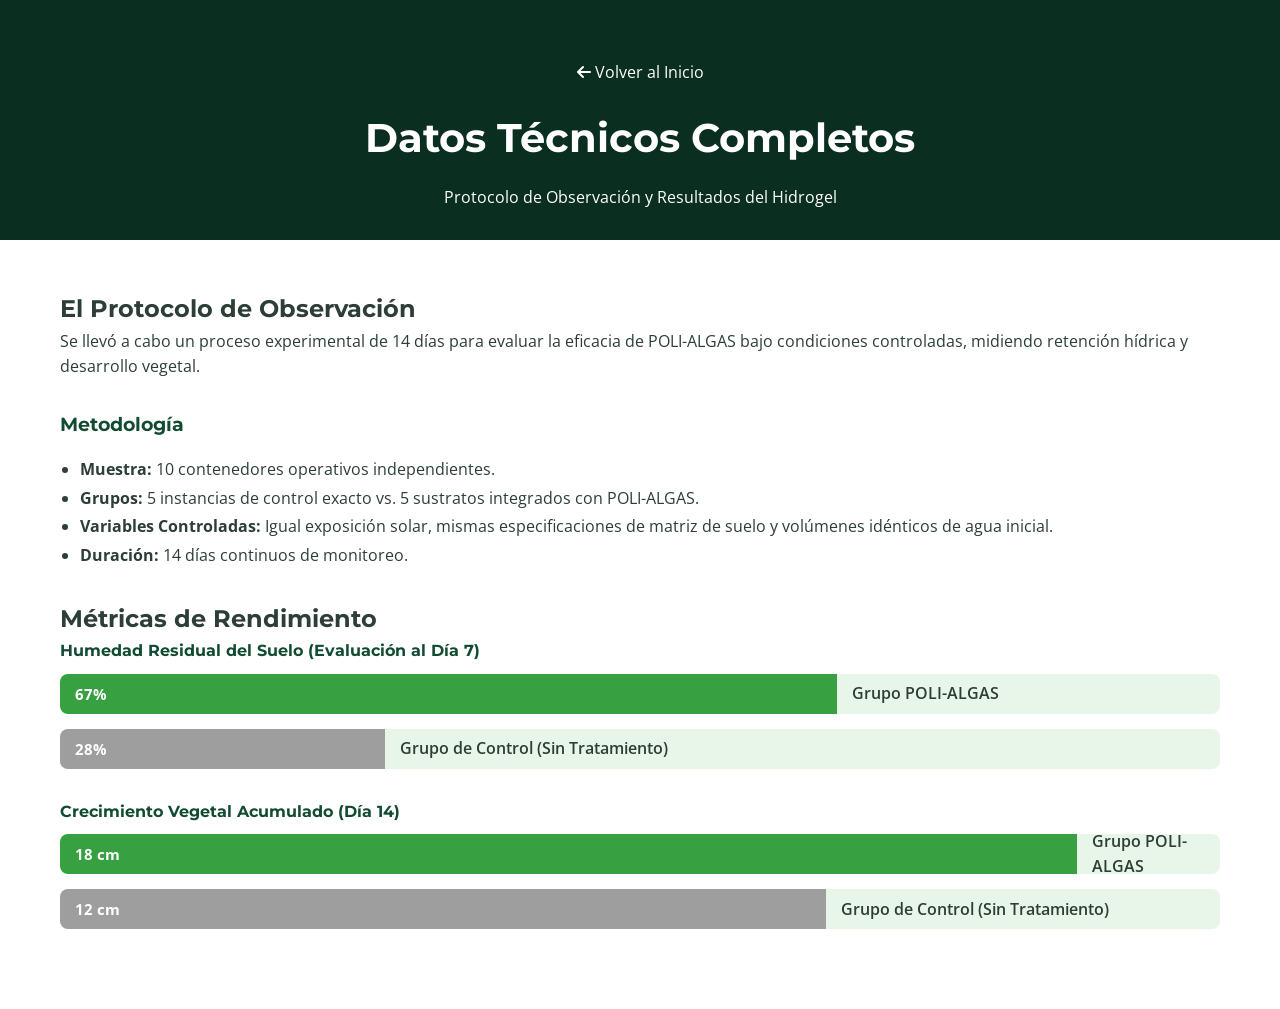
==== ciencia.html @ babb4001 "feat: add dedicated pages for contact, business metrics, and science, and replace modals with direct" ====
<!DOCTYPE html>
<html lang="es">
<head>
    <meta charset="UTF-8">
    <meta name="viewport" content="width=device-width, initial-scale=1.0">
    <title>Ciencia e Impacto | POLI-ALGAS</title>
    <link rel="stylesheet" href="styles.css">
    <link rel="preconnect" href="https://fonts.googleapis.com">
    <link rel="preconnect" href="https://fonts.gstatic.com" crossorigin>
    <link href="https://fonts.googleapis.com/css2?family=Montserrat:wght@400;600;700;800&family=Open+Sans:wght@400;600&display=swap" rel="stylesheet">
    <link rel="stylesheet" href="https://cdnjs.cloudflare.com/ajax/libs/font-awesome/6.4.0/css/all.min.css">
</head>
<body>

    <header class="page-header">
        <div class="container">
            <a href="index.html" style="color: white; text-decoration: none; display: inline-block; margin-bottom: 20px;">
                <i class="fa-solid fa-arrow-left"></i> Volver al Inicio
            </a>
            <h1 class="page-title">Datos Técnicos Completos</h1>
            <p>Protocolo de Observación y Resultados del Hidrogel</p>
        </div>
    </header>

    <section class="content-section">
        <div class="container">
            <h2>El Protocolo de Observación</h2>
            <p>Se llevó a cabo un proceso experimental de 14 días para evaluar la eficacia de POLI-ALGAS bajo condiciones controladas, midiendo retención hídrica y desarrollo vegetal.</p>
            
            <h3 style="margin-top: 30px; margin-bottom: 15px; color: var(--primary-green);">Metodología</h3>
            <ul style="margin-bottom: 30px; padding-left: 20px; line-height: 1.8;">
                <li><strong>Muestra:</strong> 10 contenedores operativos independientes.</li>
                <li><strong>Grupos:</strong> 5 instancias de control exacto vs. 5 sustratos integrados con POLI-ALGAS.</li>
                <li><strong>Variables Controladas:</strong> Igual exposición solar, mismas especificaciones de matriz de suelo y volúmenes idénticos de agua inicial.</li>
                <li><strong>Duración:</strong> 14 días continuos de monitoreo.</li>
            </ul>

            <h2>Métricas de Rendimiento</h2>

            <div class="data-metric">
                <h4>Humedad Residual del Suelo (Evaluación al Día 7)</h4>
                <div class="data-bar-wrapper">
                    <div class="data-bar" style="width: 67%;">67%</div>
                    <div class="data-label">Grupo POLI-ALGAS</div>
                </div>
                <div class="data-bar-wrapper">
                    <div class="data-bar control" style="width: 28%;">28%</div>
                    <div class="data-label">Grupo de Control (Sin Tratamiento)</div>
                </div>
            </div>

            <div class="data-metric">
                <h4>Crecimiento Vegetal Acumulado (Día 14)</h4>
                <div class="data-bar-wrapper">
                    <div class="data-bar" style="width: 100%;">18 cm</div>
                    <div class="data-label">Grupo POLI-ALGAS</div>
                </div>
                <div class="data-bar-wrapper">
                    <div class="data-bar control" style="width: 66%;">12 cm</div>
                    <div class="data-label">Grupo de Control (Sin Tratamiento)</div>
                </div>
            </div>

        </div>
    </section>

</body>
</html>
---- styles.css ----
:root {
    --primary-dark: #0A2E1F;
    /* Very dark green from image background */
    --primary-green: #114B31;
    /* Main green */
    --accent-green: #37A142;
    /* Vibrant leaf green */
    --light-bg: #F9FCFA;
    /* Off white/greenish for background */
    --text-dark: #2C3E35;
    --text-light: #66756D;
    --white: #FFFFFF;
    --shadow: 0 8px 30px rgba(0, 0, 0, 0.08);
    --border-radius: 12px;
    --transition: all 0.3s ease;
}

* {
    margin: 0;
    padding: 0;
    box-sizing: border-box;
}

body {
    font-family: 'Open Sans', sans-serif;
    color: var(--text-dark);
    background-color: var(--light-bg);
    line-height: 1.6;
    overflow-x: hidden;
}

h1,
h2,
h3,
h4,
.badge,
.btn,
.mission strong {
    font-family: 'Montserrat', sans-serif;
}

.container {
    max-width: 1200px;
    margin: 0 auto;
    padding: 0 20px;
}

/* Typography & Utilities */
.text-white {
    color: var(--white);
}

.dark-bg {
    background-color: var(--primary-dark);
    color: var(--white);
}

/* Buttons */
.btn {
    padding: 12px 28px;
    border-radius: 30px;
    font-weight: 700;
    font-size: 1rem;
    cursor: pointer;
    border: none;
    transition: var(--transition);
    text-transform: uppercase;
    letter-spacing: 0.5px;
}

.btn-primary {
    background-color: var(--accent-green);
    color: var(--white);
    box-shadow: 0 4px 15px rgba(55, 161, 66, 0.4);
}

.btn-primary:hover {
    background-color: #2e8a37;
    transform: translateY(-2px);
    box-shadow: 0 6px 20px rgba(55, 161, 66, 0.6);
}

.btn-secondary {
    background-color: transparent;
    color: var(--primary-green);
    border: 2px solid var(--primary-green);
}

.btn-secondary:hover {
    background-color: var(--primary-green);
    color: var(--white);
}

/* Floating Button */
.floating-btn {
    position: fixed;
    bottom: 30px;
    right: 30px;
    background-color: #25D366;
    /* WhatsApp color */
    color: white;
    border: none;
    border-radius: 8px;
    /* Diseño más plano */
    padding: 15px 25px;
    font-size: 1.1rem;
    font-weight: bold;
    cursor: pointer;
    z-index: 1000;
    display: flex;
    align-items: center;
    gap: 10px;
    transition: var(--transition);
}

.floating-btn:hover {
    background-color: #1ebe57;
}


/* Hero Section */
.hero-section {
    padding: 60px 0;
    background: linear-gradient(135deg, rgba(255, 255, 255, 1) 0%, rgba(240, 248, 241, 1) 100%);
    position: relative;
    overflow: hidden;
}

.hero-container {
    display: flex;
    align-items: center;
    justify-content: space-between;
    gap: 40px;
}

.hero-content {
    flex: 1;
    max-width: 650px;
    z-index: 2;
}

.hero-logo {
    max-width: 200px;
    margin-bottom: 20px;
    border-radius: 10px;
}

.main-title {
    font-size: 4rem;
    font-weight: 800;
    color: var(--primary-dark);
    line-height: 1;
    margin-bottom: 10px;
    letter-spacing: -1px;
}

.subtitle {
    font-size: 1.5rem;
    font-weight: 600;
    color: var(--text-dark);
    margin-bottom: 20px;
}

.badge {
    display: inline-block;
    background-color: var(--accent-green);
    color: white;
    padding: 8px 20px;
    border-radius: 20px;
    font-size: 0.9rem;
    font-weight: 700;
    margin-bottom: 30px;
}

.mission {
    font-size: 1.1rem;
    color: var(--text-light);
    margin-bottom: 40px;
}

.hero-actions {
    display: flex;
    gap: 15px;
}

.hero-image-wrapper {
    flex: 1;
    display: flex;
    justify-content: center;
    position: relative;
    z-index: 1;
}

.hero-product-img {
    max-width: 100%;
    height: auto;
    filter: drop-shadow(0 20px 30px rgba(0, 0, 0, 0.15));
    animation: float 6s ease-in-out infinite;
}

@keyframes float {
    0% {
        transform: translateY(0px);
    }

    50% {
        transform: translateY(-15px);
    }

    100% {
        transform: translateY(0px);
    }
}

/* Benefits Section */
.benefits-section {
    padding: 50px 0;
    background-color: var(--white);
}

.benefits-grid {
    display: grid;
    grid-template-columns: repeat(auto-fit, minmax(200px, 1fr));
    gap: 30px;
    text-align: center;
}

.benefit-card {
    padding: 20px;
    border-radius: var(--border-radius);
    transition: var(--transition);
}

.benefit-card:hover {
    background-color: var(--light-bg);
    transform: translateY(-5px);
}

.icon-wrapper {
    width: 70px;
    height: 70px;
    background-color: #E8F5E9;
    border-radius: 50%;
    display: flex;
    align-items: center;
    justify-content: center;
    margin: 0 auto 15px;
    color: var(--accent-green);
    font-size: 1.8rem;
    transition: var(--transition);
}

.benefit-card:hover .icon-wrapper {
    background-color: var(--accent-green);
    color: white;
}

.benefit-card h3 {
    font-size: 1.1rem;
    margin-bottom: 10px;
    color: var(--primary-green);
}

.benefit-card p {
    font-size: 0.9rem;
    color: var(--text-light);
}

/* How it works Section */
.how-it-works {
    padding: 60px 0;
}

.section-title {
    text-align: center;
    font-size: 2rem;
    margin-bottom: 40px;
}

.steps-container {
    display: flex;
    align-items: center;
    justify-content: space-between;
    flex-wrap: wrap;
    gap: 20px;
}

.step {
    text-align: center;
    flex: 1;
    min-width: 120px;
}

.step-circle {
    width: 90px;
    height: 90px;
    background-color: white;
    border-radius: 50%;
    display: flex;
    align-items: center;
    justify-content: center;
    margin: 0 auto 15px;
    color: var(--accent-green);
    font-size: 2.5rem;
    box-shadow: inset 0 0 0 5px #C8E6C9;
    transition: var(--transition);
}

.step:hover .step-circle {
    transform: scale(1.1);
    box-shadow: inset 0 0 0 5px var(--accent-green);
}

.step p {
    font-size: 0.95rem;
    font-weight: 600;
}

.step-arrow {
    color: var(--accent-green);
    font-size: 1.5rem;
}

/* Details Section */
.details-section {
    padding: 60px 0;
    background-color: #F1F8F4;
}

.details-grid {
    display: grid;
    grid-template-columns: 1fr 1fr;
    gap: 50px;
}

.subsection-title {
    color: var(--primary-green);
    margin-bottom: 25px;
    font-size: 1.3rem;
    border-bottom: 2px solid var(--accent-green);
    display: inline-block;
    padding-bottom: 5px;
}

.ideal-icons {
    display: flex;
    flex-wrap: wrap;
    gap: 20px;
}

.ideal-item {
    display: flex;
    flex-direction: column;
    align-items: center;
    text-align: center;
    width: 100px;
}

.ideal-item i {
    font-size: 2rem;
    color: var(--text-dark);
    margin-bottom: 10px;
    transition: var(--transition);
}

.ideal-item:hover i {
    color: var(--accent-green);
    transform: scale(1.1);
}

.ideal-item span {
    font-size: 0.85rem;
    font-weight: 600;
}

.pres-icons {
    display: flex;
    gap: 30px;
    align-items: flex-end;
}

.pres-item {
    display: flex;
    flex-direction: column;
    align-items: center;
    gap: 10px;
}

.bag-icon {
    color: var(--text-light);
    font-size: 2rem;
}

.bag-icon.large {
    font-size: 2.5rem;
}

.bag-icon.xlarge {
    font-size: 3rem;
}

.bag-icon.bulk {
    font-size: 2.5rem;
    color: var(--accent-green);
}

.pres-item span {
    font-weight: bold;
    font-size: 0.9rem;
}

/* Footer Strip */
.footer-strip {
    padding: 40px 0 20px;
}

.footer-content {
    display: flex;
    flex-wrap: wrap;
    justify-content: space-between;
    align-items: center;
    border-bottom: 1px solid rgba(255, 255, 255, 0.1);
    padding-bottom: 20px;
    margin-bottom: 20px;
}

.footer-contact-info {
    display: flex;
    gap: 30px;
    align-items: center;
    flex-wrap: wrap;
}

.contact-title {
    font-family: 'Montserrat', sans-serif;
    font-weight: 800;
    font-size: 1.5rem;
    color: var(--accent-green);
}

.footer-link,
.footer-text {
    color: white;
    text-decoration: none;
    display: flex;
    align-items: center;
    gap: 8px;
    font-size: 0.95rem;
    transition: var(--transition);
}

.footer-link:hover {
    color: var(--accent-green);
}

.footer-features {
    display: grid;
    grid-template-columns: repeat(auto-fit, minmax(220px, 1fr));
    gap: 20px;
    padding-top: 10px;
}

.feat {
    display: flex;
    align-items: center;
    gap: 15px;
}

.feat i {
    font-size: 1.8rem;
    color: var(--accent-green);
}

.feat div {
    display: flex;
    flex-direction: column;
}

.feat strong {
    font-size: 0.85rem;
    font-family: 'Montserrat', sans-serif;
}

.feat span {
    font-size: 0.75rem;
    color: rgba(255, 255, 255, 0.7);
}

/* Modal Styles */
.modal {
    display: none;
    position: fixed;
    z-index: 2000;
    left: 0;
    top: 0;
    width: 100%;
    height: 100%;
    background-color: rgba(0, 0, 0, 0.6);
    backdrop-filter: blur(5px);
    opacity: 0;
    transition: opacity 0.3s ease;
}

.modal.show {
    display: flex;
    align-items: center;
    justify-content: center;
    opacity: 1;
}

.modal-content {
    background-color: var(--white);
    padding: 40px;
    border-radius: var(--border-radius);
    box-shadow: var(--shadow);
    width: 90%;
    max-width: 500px;
    position: relative;
    transform: translateY(20px);
    transition: transform 0.3s ease;
}

.modal.show .modal-content {
    transform: translateY(0);
}

.modal-content.large-modal {
    max-width: 800px;
    max-height: 90vh;
    display: flex;
    flex-direction: column;
}

.close-btn {
    position: absolute;
    top: 15px;
    right: 20px;
    font-size: 28px;
    font-weight: bold;
    color: #aaa;
    cursor: pointer;
    transition: var(--transition);
}

.close-btn:hover {
    color: var(--primary-dark);
}

.modal h2 {
    color: var(--primary-green);
    margin-bottom: 10px;
}

.contact-details {
    margin-top: 25px;
    display: flex;
    flex-direction: column;
    gap: 15px;
}

.contact-item {
    display: flex;
    align-items: center;
    gap: 15px;
    padding: 15px;
    background-color: var(--light-bg);
    border-radius: 8px;
    text-decoration: none;
    color: var(--text-dark);
    transition: var(--transition);
}

.contact-item i {
    font-size: 1.8rem;
    color: var(--primary-green);
}

.whatsapp-link {
    background-color: #E8F5E9;
    border: 1px solid #C8E6C9;
}

.whatsapp-link i {
    color: #25D366;
}

.whatsapp-link:hover {
    background-color: #C8E6C9;
    transform: translateX(5px);
}

.contact-item div {
    display: flex;
    flex-direction: column;
}

.contact-item strong {
    font-size: 0.9rem;
}

.contact-item span {
    font-size: 1.1rem;
    font-weight: 600;
}

.modal-body-scroll {
    overflow-y: auto;
    padding-right: 10px;
    margin-top: 20px;
}

.modal-body-scroll h3 {
    color: var(--accent-green);
    margin: 20px 0 10px;
}

.modal-body-scroll p,
.modal-body-scroll ul {
    margin-bottom: 15px;
}

.modal-body-scroll ul {
    padding-left: 20px;
}

.modal-body-scroll li {
    margin-bottom: 5px;
}

/* Responsive */
@media (max-width: 900px) {
    .hero-container {
        flex-direction: column;
        text-align: center;
    }

    .hero-actions {
        justify-content: center;
    }

    .details-grid {
        grid-template-columns: 1fr;
    }

    .main-title {
        font-size: 3rem;
    }

    .step-arrow {
        transform: rotate(90deg);
        margin: 10px 0;
    }

    .steps-container {
        flex-direction: column;
    }
}

@media (max-width: 600px) {
    .benefits-grid {
        grid-template-columns: 1fr;
    }

    .footer-contact-info {
        flex-direction: column;
        align-items: flex-start;
        gap: 15px;
    }

    .floating-btn {
        border-radius: var(--border-radius);
        background-color: var(--accent-green);
        bottom: 20px;
        right: 20px;
        padding: 12px 20px;
        font-size: 1rem;
    }
}

/* --- MULTI-PAGE ADDITIONS --- */
.page-header {
    padding: 60px 0 30px;
    background-color: var(--primary-dark);
    color: white;
    text-align: center;
}

.page-title {
    font-size: 2.5rem;
    margin-bottom: 15px;
}

.content-section {
    padding: 50px 0;
    background-color: var(--white);
}

/* Data Bars (Ciencia) */
.data-metric {
    margin-bottom: 30px;
}

.data-metric h4 {
    margin-bottom: 10px;
    color: var(--primary-green);
}

.data-bar-wrapper {
    margin-bottom: 15px;
    background: #E8F5E9;
    border-radius: 8px;
    overflow: hidden;
    position: relative;
    height: 40px;
    display: flex;
}

.data-bar {
    height: 100%;
    background-color: var(--accent-green);
    display: flex;
    align-items: center;
    padding: 0 15px;
    color: white;
    font-weight: bold;
    font-size: 0.95rem;
    white-space: nowrap;
    min-width: 80px;
}

.data-bar.control {
    background-color: #9E9E9E;
}

.data-label {
    display: flex;
    align-items: center;
    padding-left: 15px;
    font-weight: 600;
    color: var(--text-dark);
}

/* Table (Negocio) */
.table-wrapper {
    overflow-x: auto;
}

.data-table {
    width: 100%;
    border-collapse: collapse;
    margin: 20px 0;
    background: white;
    box-shadow: var(--shadow);
    border-radius: var(--border-radius);
    overflow: hidden;
}

.data-table th,
.data-table td {
    padding: 15px 20px;
    text-align: left;
    border-bottom: 1px solid #eee;
}

.data-table th {
    background-color: var(--primary-green);
    color: white;
    font-family: 'Montserrat', sans-serif;
}

.data-table tr:last-child td {
    border-bottom: none;
}

.data-table tr:nth-child(even) {
    background-color: #F9FCFA;
}

/* Extra Responsive Wrappers */
@media (max-width: 768px) {

    .data-table,
    .data-table tbody,
    .data-table tr,
    .data-table td,
    .data-table th {
        display: block;
        width: 100%;
    }

    .data-table th {
        text-align: center;
    }

    .data-table td {
        text-align: right;
        position: relative;
        padding-left: 50%;
    }

    .data-table td::before {
        content: attr(data-label);
        position: absolute;
        left: 15px;
        width: 45%;
        text-align: left;
        font-weight: bold;
    }

    .data-bar-wrapper {
        flex-direction: column;
        height: auto;
    }

    .data-bar {
        padding: 10px 15px;
        justify-content: center;
    }

    .data-label {
        padding: 10px 15px;
        justify-content: center;
    }
}
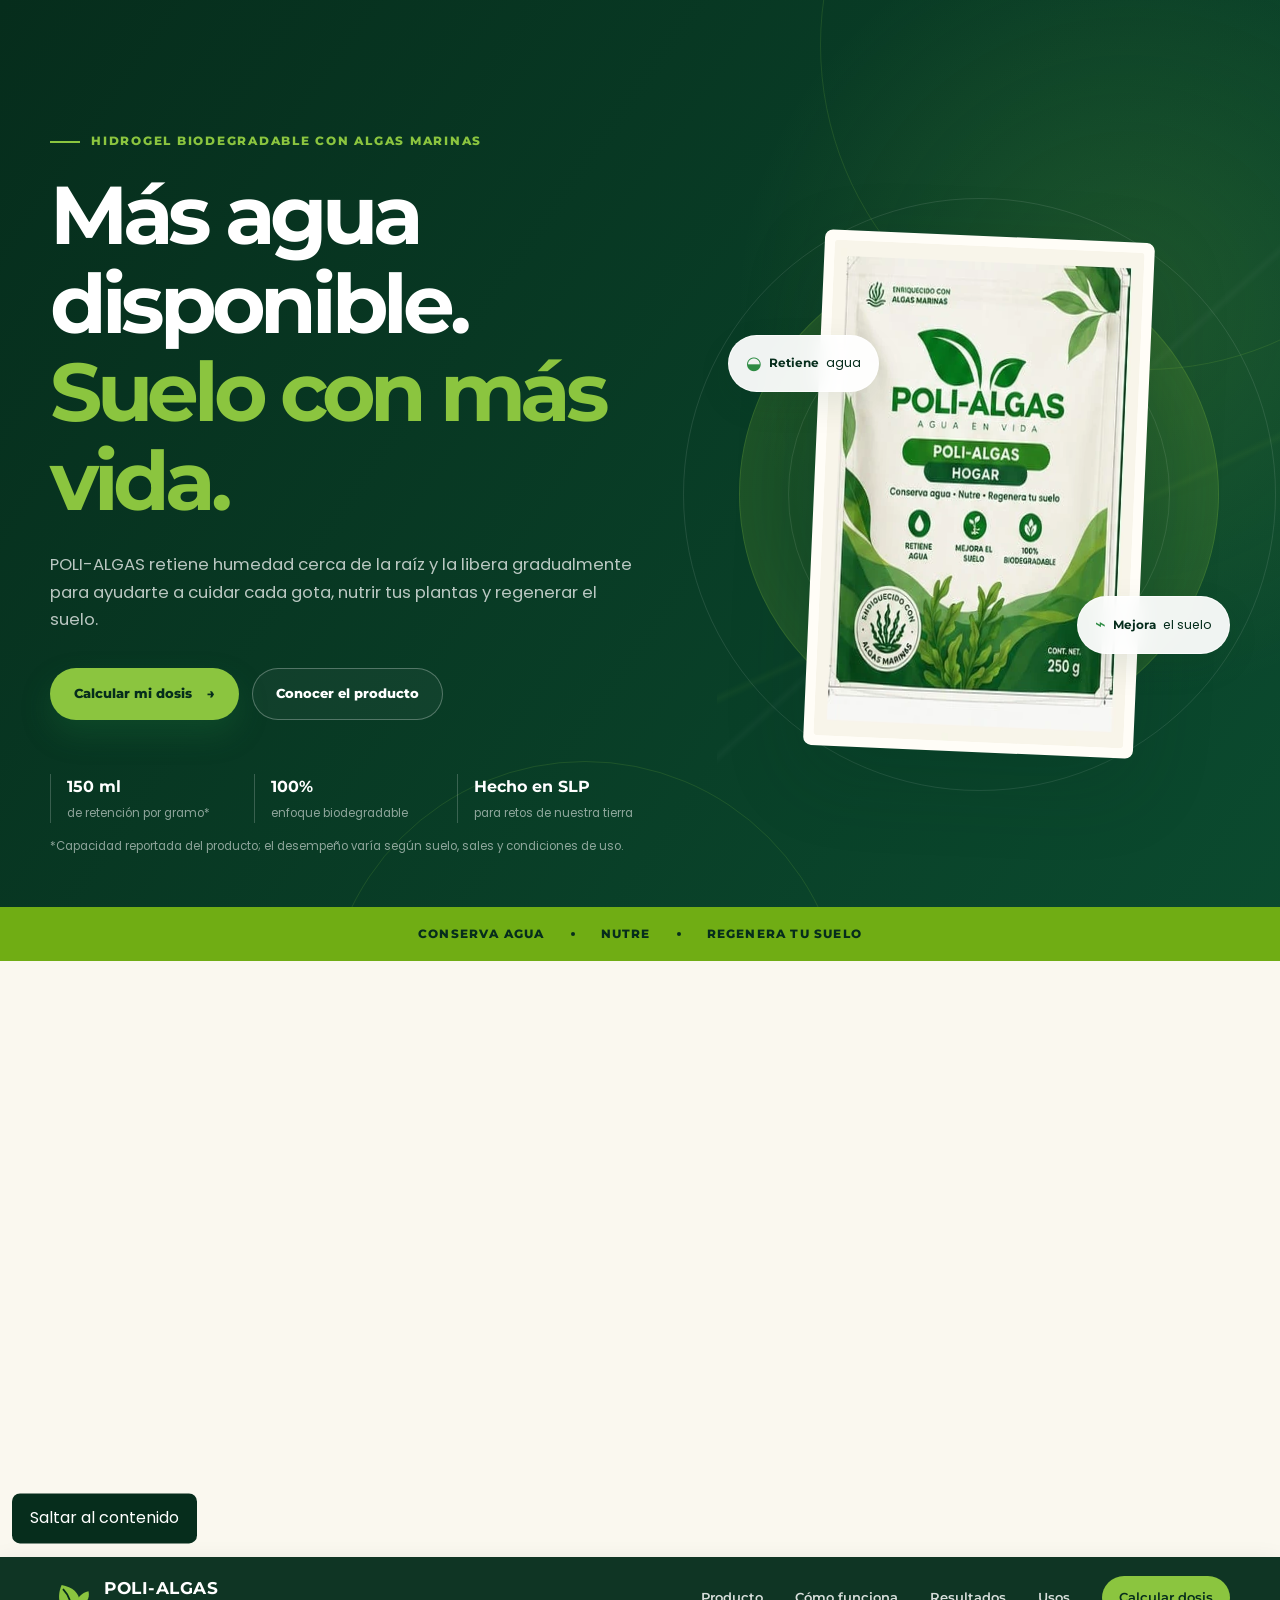
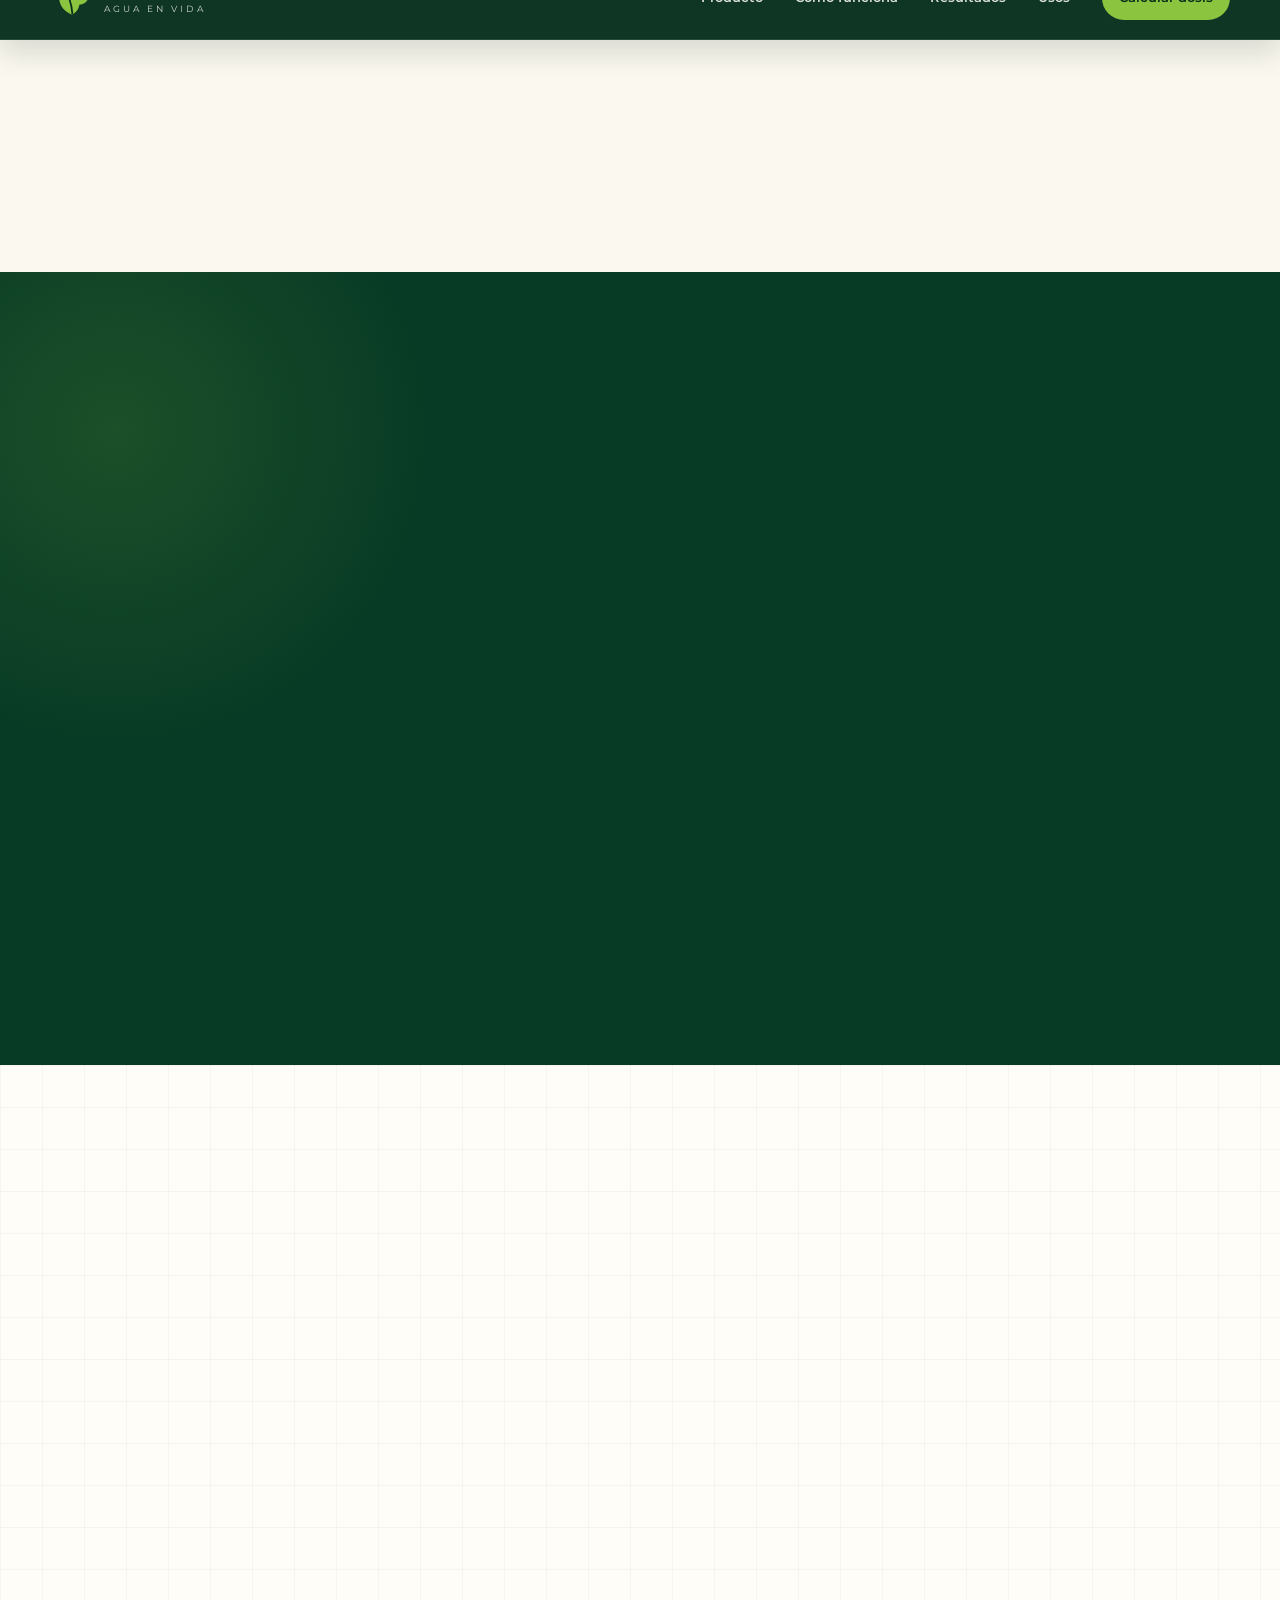
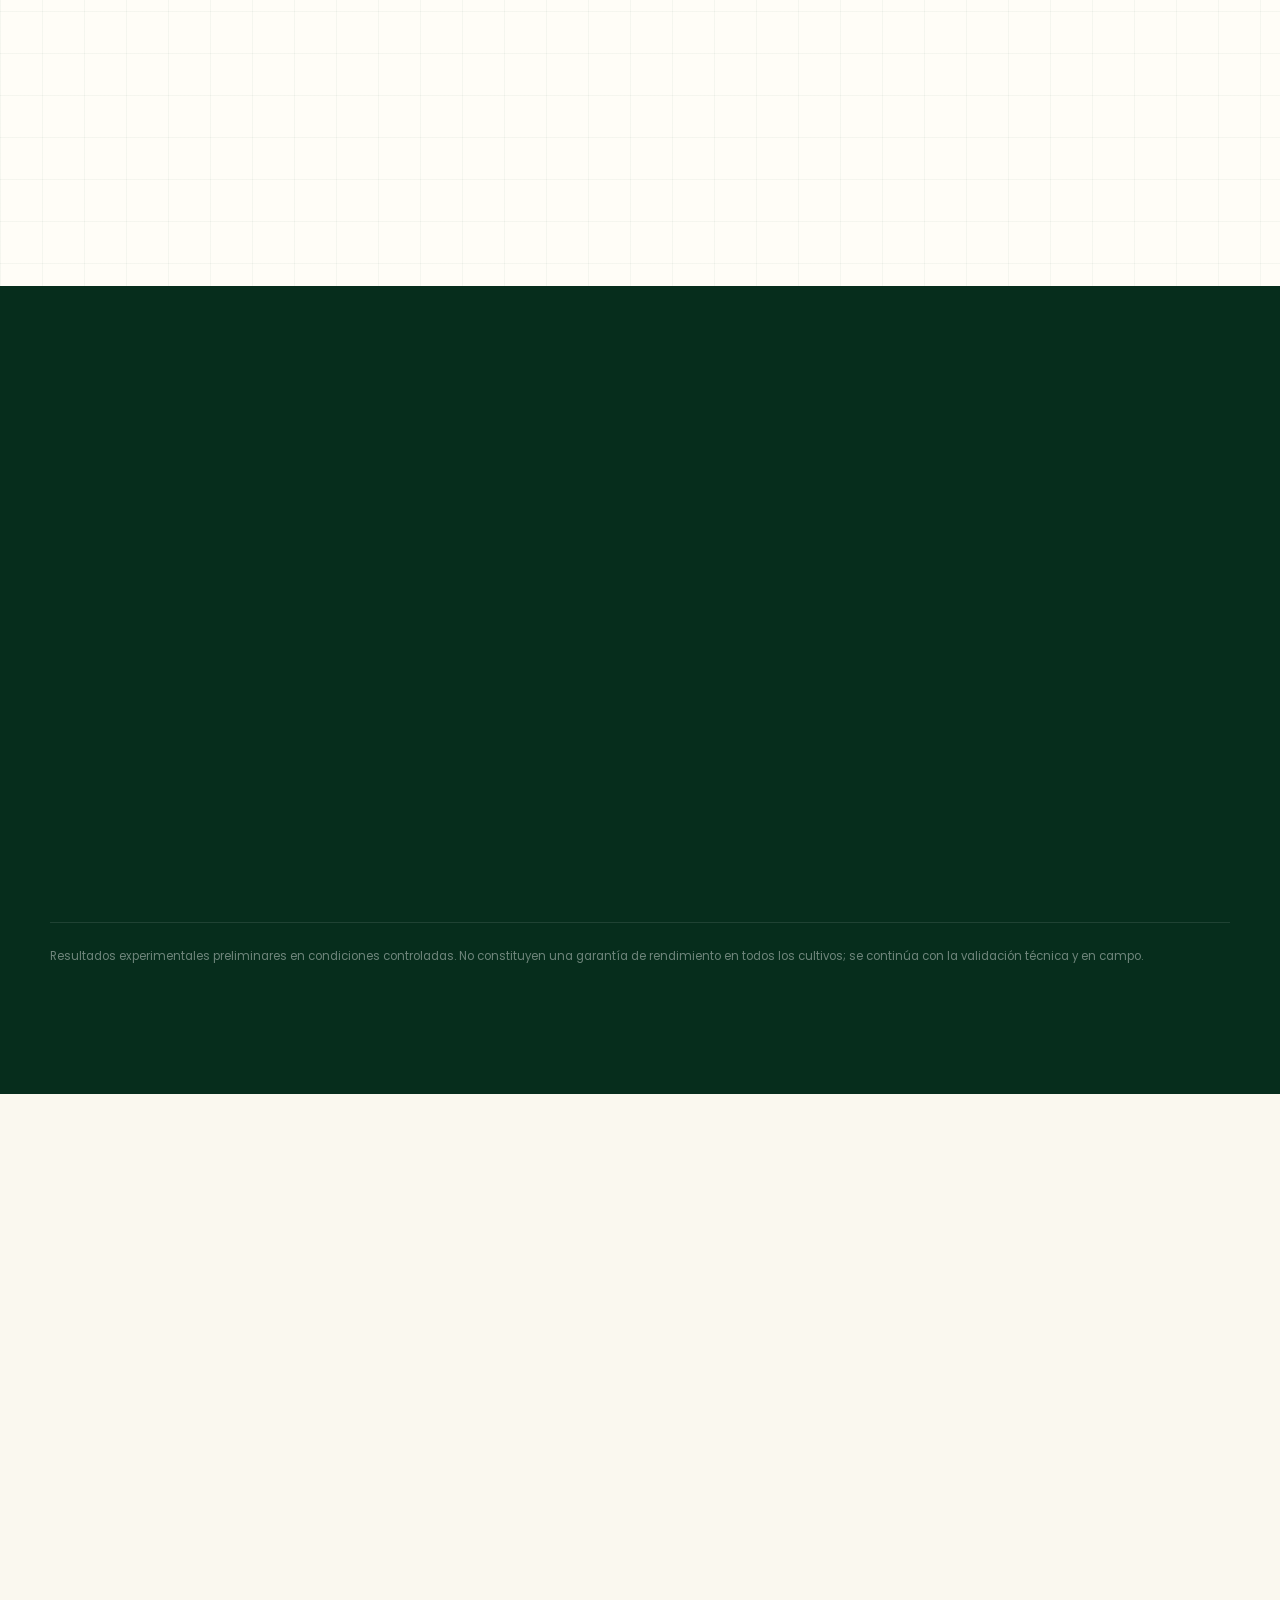
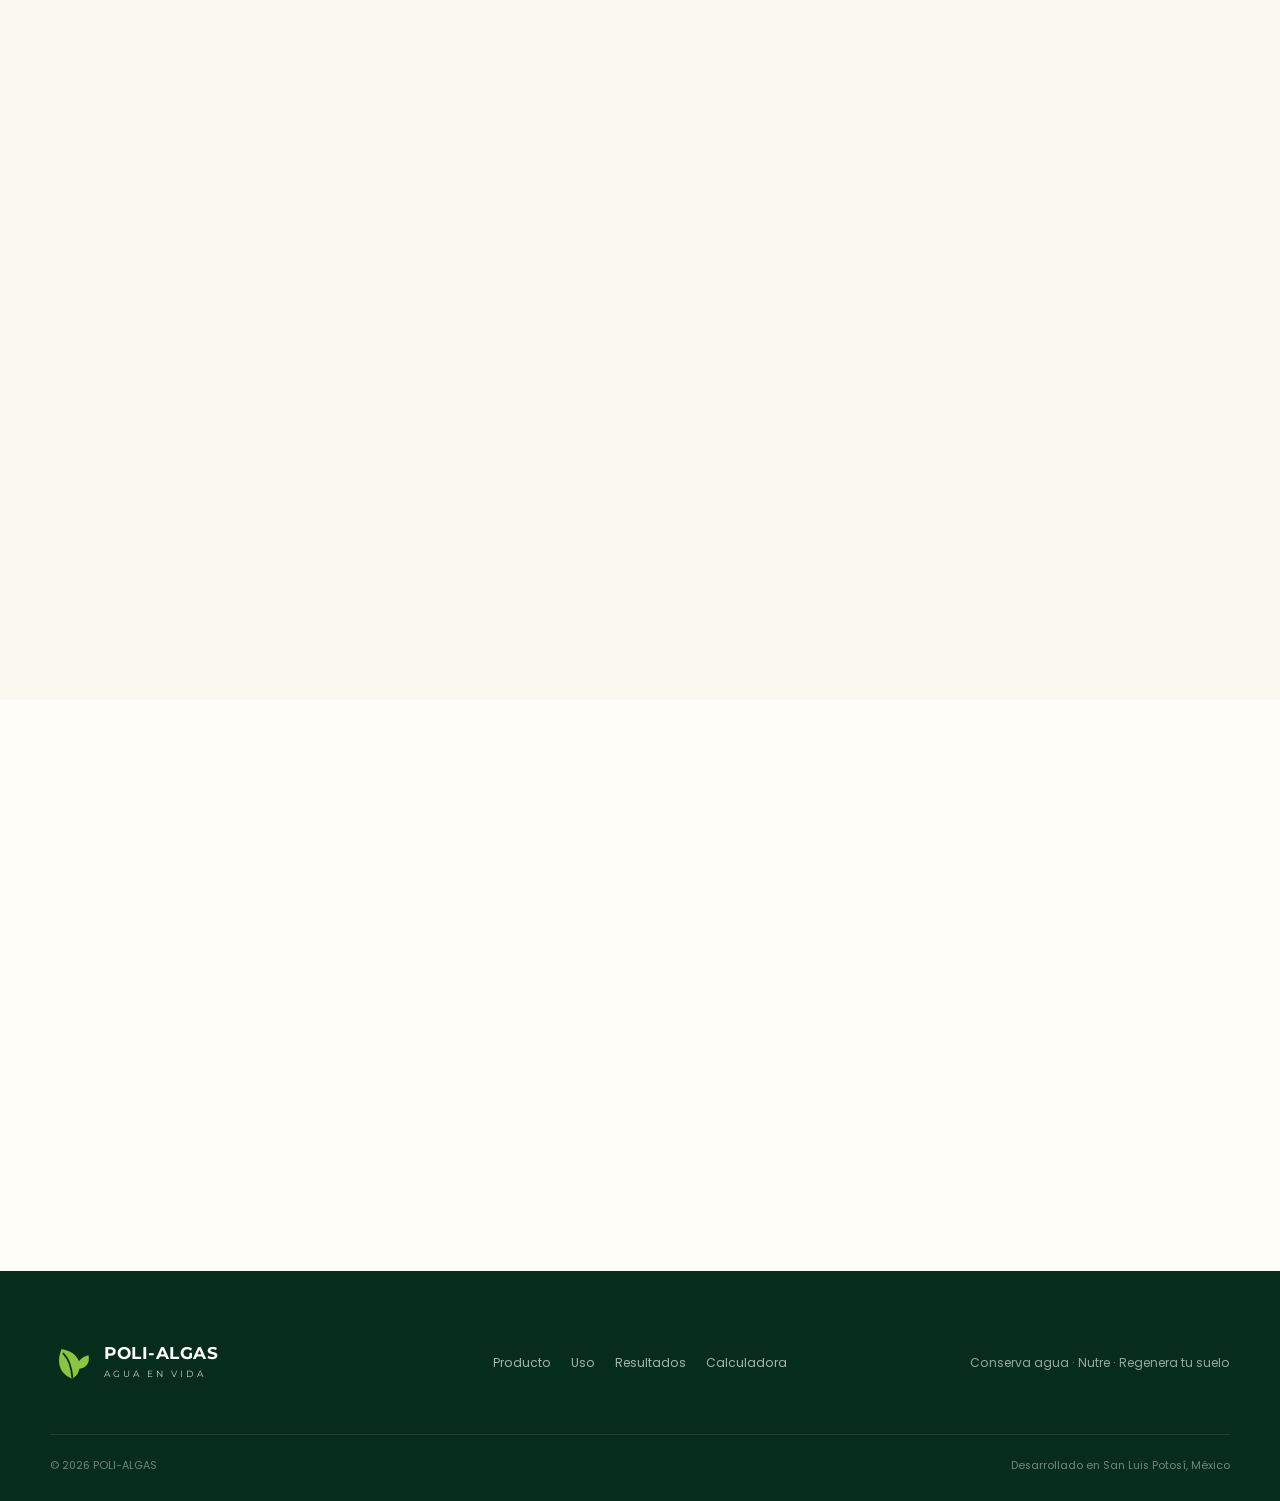
==== commit 37e053dc: "Rediseña sitio comercial y agrega calculadora de dosis" ====
--- a/ciencia.html
+++ b/ciencia.html
@@ -1,68 +1,11 @@
-<!DOCTYPE html>
+<!doctype html>
 <html lang="es">
 <head>
-    <meta charset="UTF-8">
-    <meta name="viewport" content="width=device-width, initial-scale=1.0">
-    <title>Ciencia e Impacto | POLI-ALGAS</title>
-    <link rel="stylesheet" href="styles.css">
-    <link rel="preconnect" href="https://fonts.googleapis.com">
-    <link rel="preconnect" href="https://fonts.gstatic.com" crossorigin>
-    <link href="https://fonts.googleapis.com/css2?family=Montserrat:wght@400;600;700;800&family=Open+Sans:wght@400;600&display=swap" rel="stylesheet">
-    <link rel="stylesheet" href="https://cdnjs.cloudflare.com/ajax/libs/font-awesome/6.4.0/css/all.min.css">
+  <meta charset="utf-8">
+  <meta name="viewport" content="width=device-width, initial-scale=1">
+  <meta http-equiv="refresh" content="0; url=index.html#evidencia">
+  <link rel="canonical" href="index.html#evidencia">
+  <title>Resultados | POLI-ALGAS</title>
 </head>
-<body>
-
-    <header class="page-header">
-        <div class="container">
-            <a href="index.html" style="color: white; text-decoration: none; display: inline-block; margin-bottom: 20px;">
-                <i class="fa-solid fa-arrow-left"></i> Volver al Inicio
-            </a>
-            <h1 class="page-title">Datos Técnicos Completos</h1>
-            <p>Protocolo de Observación y Resultados del Hidrogel</p>
-        </div>
-    </header>
-
-    <section class="content-section">
-        <div class="container">
-            <h2>El Protocolo de Observación</h2>
-            <p>Se llevó a cabo un proceso experimental de 14 días para evaluar la eficacia de POLI-ALGAS bajo condiciones controladas, midiendo retención hídrica y desarrollo vegetal.</p>
-            
-            <h3 style="margin-top: 30px; margin-bottom: 15px; color: var(--primary-green);">Metodología</h3>
-            <ul style="margin-bottom: 30px; padding-left: 20px; line-height: 1.8;">
-                <li><strong>Muestra:</strong> 10 contenedores operativos independientes.</li>
-                <li><strong>Grupos:</strong> 5 instancias de control exacto vs. 5 sustratos integrados con POLI-ALGAS.</li>
-                <li><strong>Variables Controladas:</strong> Igual exposición solar, mismas especificaciones de matriz de suelo y volúmenes idénticos de agua inicial.</li>
-                <li><strong>Duración:</strong> 14 días continuos de monitoreo.</li>
-            </ul>
-
-            <h2>Métricas de Rendimiento</h2>
-
-            <div class="data-metric">
-                <h4>Humedad Residual del Suelo (Evaluación al Día 7)</h4>
-                <div class="data-bar-wrapper">
-                    <div class="data-bar" style="width: 67%;">67%</div>
-                    <div class="data-label">Grupo POLI-ALGAS</div>
-                </div>
-                <div class="data-bar-wrapper">
-                    <div class="data-bar control" style="width: 28%;">28%</div>
-                    <div class="data-label">Grupo de Control (Sin Tratamiento)</div>
-                </div>
-            </div>
-
-            <div class="data-metric">
-                <h4>Crecimiento Vegetal Acumulado (Día 14)</h4>
-                <div class="data-bar-wrapper">
-                    <div class="data-bar" style="width: 100%;">18 cm</div>
-                    <div class="data-label">Grupo POLI-ALGAS</div>
-                </div>
-                <div class="data-bar-wrapper">
-                    <div class="data-bar control" style="width: 66%;">12 cm</div>
-                    <div class="data-label">Grupo de Control (Sin Tratamiento)</div>
-                </div>
-            </div>
-
-        </div>
-    </section>
-
-</body>
+<body><p>Consulta los <a href="index.html#evidencia">resultados preliminares de POLI-ALGAS</a>.</p></body>
 </html>
